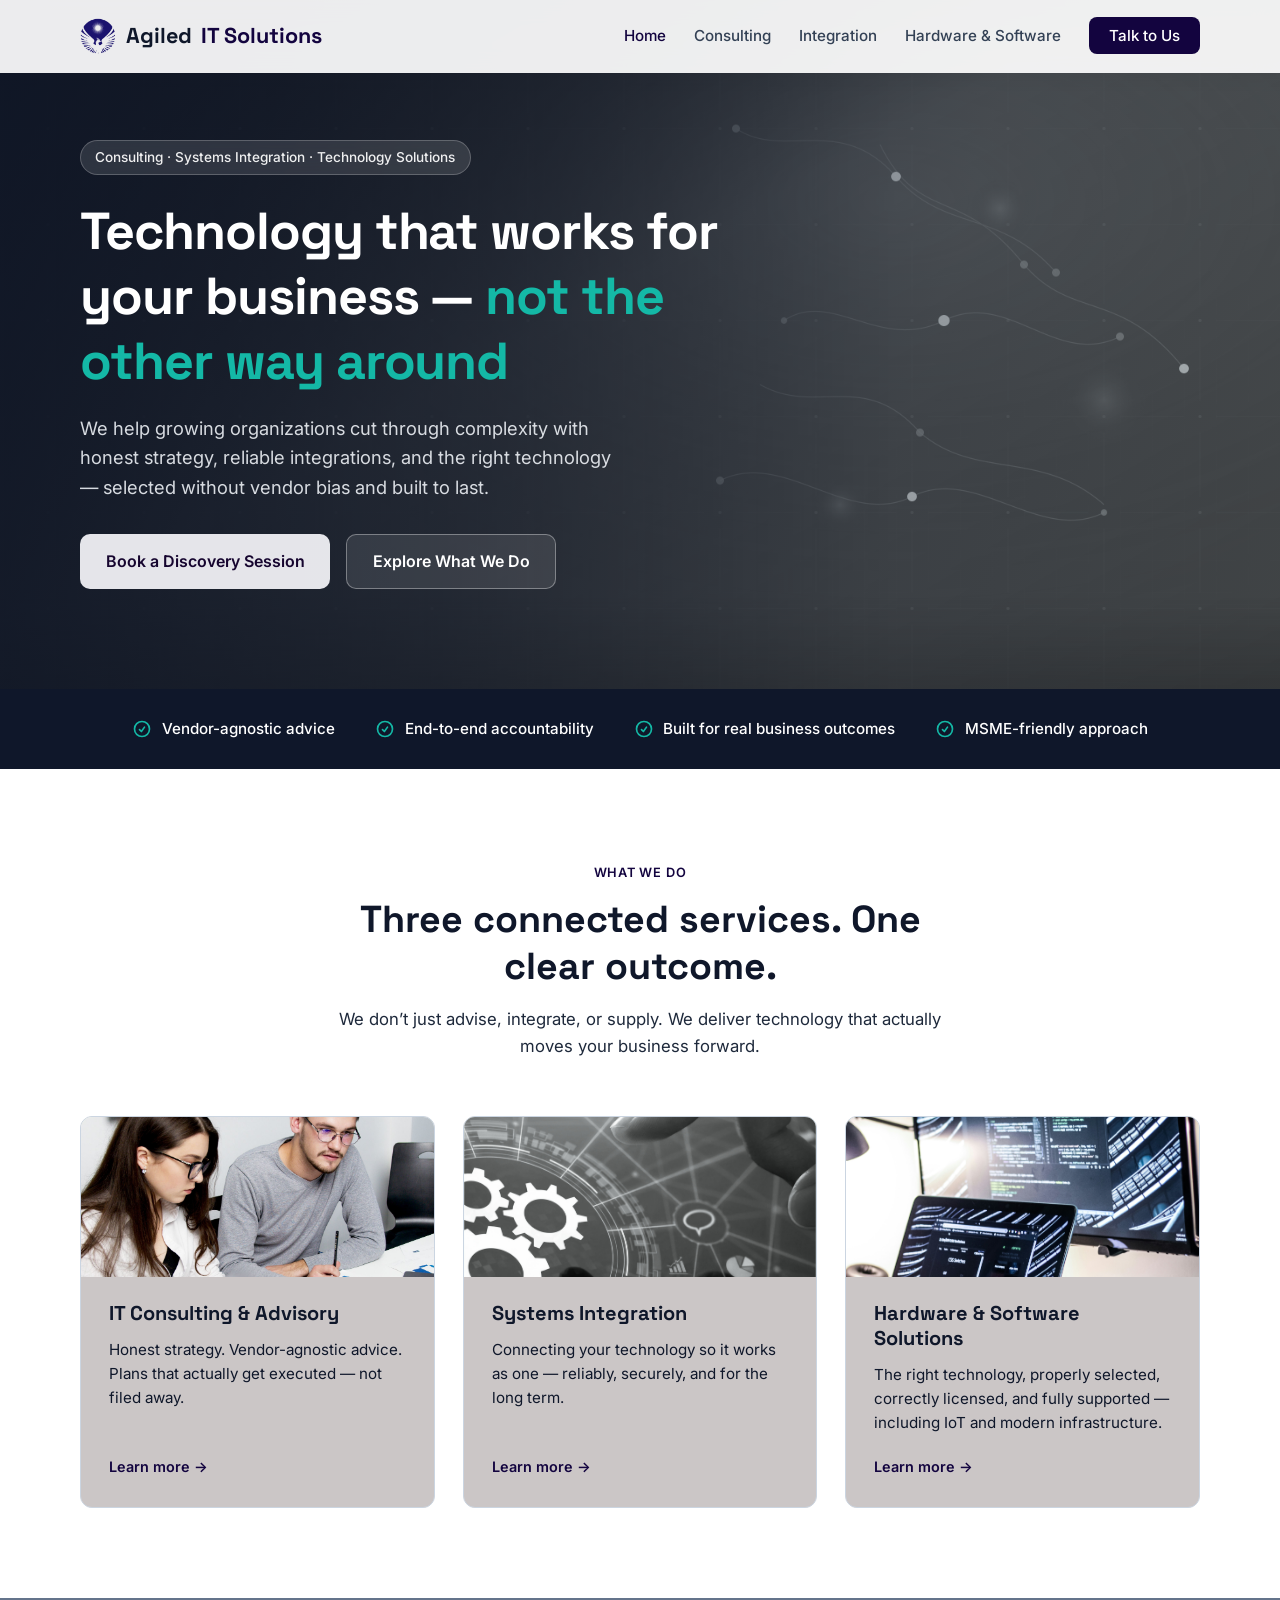
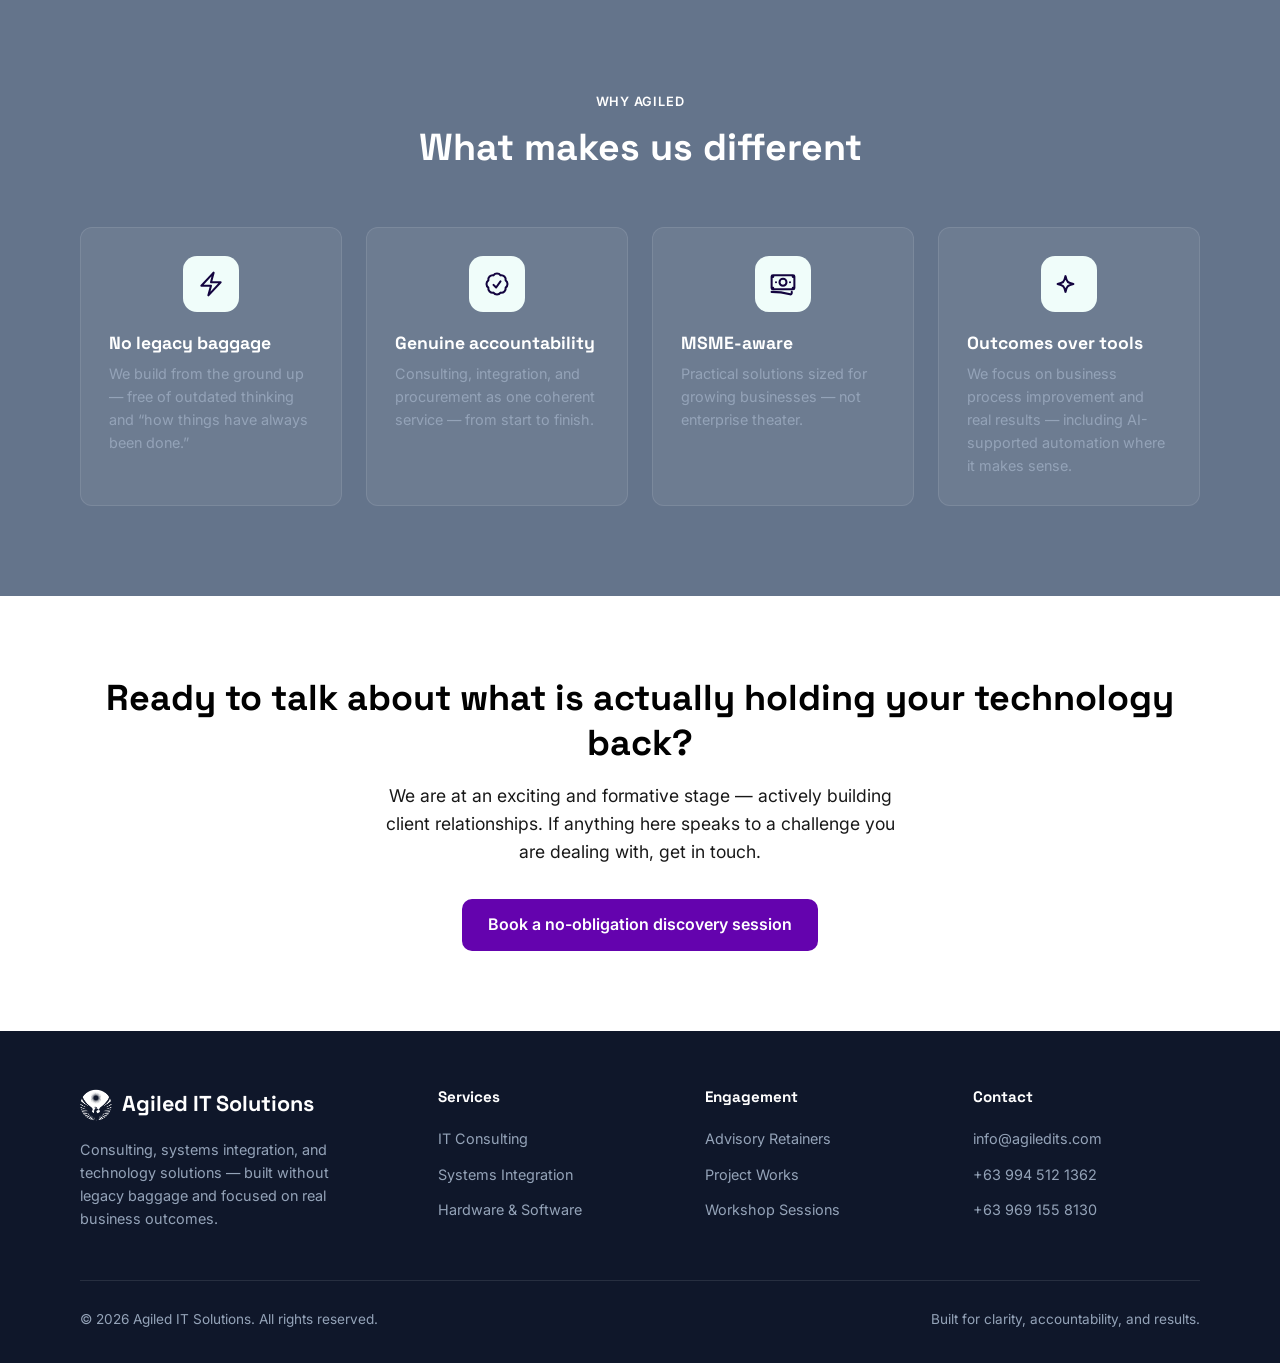
==== index.html @ 54997e80 "Add files via upload" ====
<!DOCTYPE html>
<html lang="en">
<head>
  <meta charset="UTF-8" />
  <meta name="viewport" content="width=device-width, initial-scale=1.0" />
  <title>Agiled IT Solutions | Consulting · Systems Integration · Technology Solutions</title>
  <meta name="description" content="Agiled IT Solutions – Vendor-agnostic IT consulting, systems integration, and technology solutions for growing businesses. Honest strategy. Real results." />
  <link rel="preconnect" href="https://fonts.googleapis.com" />
  <link rel="preconnect" href="https://fonts.gstatic.com" crossorigin />
  <link href="https://fonts.googleapis.com/css2?family=Inter:wght@400;500;600;700&family=Space+Grotesk:wght@500;600;700&display=swap" rel="stylesheet" />
  <link rel="stylesheet" href="css/styles.css" />
</head>
<body>

  <!-- Header -->
  <header id="header">
    <div class="container nav">
      <a href="index.html" class="logo"><img src="assets/logo.svg" alt="Agiled IT" width="36" height="36" />Agiled <span>IT Solutions</span></a>
      <ul class="nav-links" id="navLinks">
        <li><a href="index.html" class="active">Home</a></li>
        <li><a href="consulting.html">Consulting</a></li>
        <li><a href="integration.html">Integration</a></li>
        <li><a href="hardware.html">Hardware & Software</a></li>
        <li><a href="contact.html" class="nav-cta">Talk to Us</a></li>
      </ul>
      <button class="menu-toggle" id="menuToggle" aria-label="Toggle menu">
        <span></span><span></span><span></span>
      </button>
    </div>
  </header>

  <!-- Hero -->
  <section class="hero">
    <div class="container">
      <div class="hero-content">
        <div class="hero-badge">Consulting · Systems Integration · Technology Solutions</div>
        <h1>Technology that works for your business — <span>not the other way around</span></h1>
        <p>We help growing organizations cut through complexity with honest strategy, reliable integrations, and the right technology — selected without vendor bias and built to last.</p>
        <div class="hero-actions">
          <a href="contact.html" class="btn btn-primary">Book a Discovery Session</a>
          <a href="#services" class="btn btn-secondary">Explore What We Do</a>
        </div>
      </div>
    </div>
  </section>

  <!-- Trust Strip -->
  <div class="trust-strip">
    <div class="container">
      <div class="trust-item">
        <svg xmlns="http://www.w3.org/2000/svg" fill="none" viewBox="0 0 24 24" stroke="currentColor" stroke-width="2"><path stroke-linecap="round" stroke-linejoin="round" d="M9 12.75L11.25 15 15 9.75M21 12a9 9 0 11-18 0 9 9 0 0118 0z"/></svg>
        Vendor-agnostic advice
      </div>
      <div class="trust-item">
        <svg xmlns="http://www.w3.org/2000/svg" fill="none" viewBox="0 0 24 24" stroke="currentColor" stroke-width="2"><path stroke-linecap="round" stroke-linejoin="round" d="M9 12.75L11.25 15 15 9.75M21 12a9 9 0 11-18 0 9 9 0 0118 0z"/></svg>
        End-to-end accountability
      </div>
      <div class="trust-item">
        <svg xmlns="http://www.w3.org/2000/svg" fill="none" viewBox="0 0 24 24" stroke="currentColor" stroke-width="2"><path stroke-linecap="round" stroke-linejoin="round" d="M9 12.75L11.25 15 15 9.75M21 12a9 9 0 11-18 0 9 9 0 0118 0z"/></svg>
        Built for real business outcomes
      </div>
      <div class="trust-item">
        <svg xmlns="http://www.w3.org/2000/svg" fill="none" viewBox="0 0 24 24" stroke="currentColor" stroke-width="2"><path stroke-linecap="round" stroke-linejoin="round" d="M9 12.75L11.25 15 15 9.75M21 12a9 9 0 11-18 0 9 9 0 0118 0z"/></svg>
        MSME-friendly approach
      </div>
    </div>
  </div>

  <!-- Services Overview -->
  <section id="services">
    <div class="container">
      <div class="section-header reveal">
        <span class="section-label">What We Do</span>
        <h2>Three connected services. One clear outcome.</h2>
        <p>We don’t just advise, integrate, or supply. We deliver technology that actually moves your business forward.</p>
      </div>
      <div class="services-grid">
        <article class="service-card reveal">
          <img class="service-card-image" src="assets/service-consulting.svg" alt="IT Consulting & Advisory" width="400" height="240" />
          <div class="service-card-body">
            <h3>IT Consulting & Advisory</h3>
            <p>Honest strategy. Vendor-agnostic advice. Plans that actually get executed — not filed away.</p>
            <a href="consulting.html">Learn more →</a>
          </div>
        </article>
        <article class="service-card reveal">
          <img class="service-card-image" src="assets/service-integration.svg" alt="Systems Integration" width="400" height="240" />
          <div class="service-card-body">
            <h3>Systems Integration</h3>
            <p>Connecting your technology so it works as one — reliably, securely, and for the long term.</p>
            <a href="integration.html">Learn more →</a>
          </div>
        </article>
        <article class="service-card reveal">
          <img class="service-card-image" src="assets/service-hardware.svg" alt="Hardware & Software Solutions" width="400" height="240" />
          <div class="service-card-body">
            <h3>Hardware & Software Solutions</h3>
            <p>The right technology, properly selected, correctly licensed, and fully supported — including IoT and modern infrastructure.</p>
            <a href="hardware.html">Learn more →</a>
          </div>
        </article>
      </div>
    </div>
  </section>

   <!-- Differentiators -->
  <section class="engagement">
    <div class="container">
      <div class="section-header reveal">
        <span class="section-label" style="color: white;">Why Agiled</span>
        <h2>What makes us different</h2>
      </div>
      <div class="diff-grid">
        <div class="engagement-card reveal">
          <div class="diff-icon">
            <svg xmlns="http://www.w3.org/2000/svg" width="28" height="28" fill="none" viewBox="0 0 24 24" stroke="currentColor" stroke-width="1.75"><path stroke-linecap="round" stroke-linejoin="round" d="M3.75 13.5l10.5-11.25L12 10.5h8.25L9.75 21.75 12 13.5H3.75z"/></svg>
          </div>
          <h4>No legacy baggage</h4>
          <p>We build from the ground up — free of outdated thinking and “how things have always been done.”</p>
        </div>
        <div class="engagement-card reveal">
          <div class="diff-icon">
            <svg xmlns="http://www.w3.org/2000/svg" width="28" height="28" fill="none" viewBox="0 0 24 24" stroke="currentColor" stroke-width="1.75"><path stroke-linecap="round" stroke-linejoin="round" d="M9 12.75L11.25 15 15 9.75M21 12c0 1.268-.63 2.39-1.593 3.068a3.745 3.745 0 01-1.043 3.296 3.745 3.745 0 01-3.296 1.043A3.745 3.745 0 0112 21c-1.268 0-2.39-.63-3.068-1.593a3.746 3.746 0 01-3.296-1.043 3.745 3.745 0 01-1.043-3.296A3.745 3.745 0 013 12c0-1.268.63-2.39 1.593-3.068a3.745 3.745 0 011.043-3.296 3.746 3.746 0 013.296-1.043A3.746 3.746 0 0112 3c1.268 0 2.39.63 3.068 1.593a3.746 3.746 0 013.296 1.043 3.746 3.746 0 011.043 3.296A3.745 3.745 0 0121 12z"/></svg>
          </div>
          <h4>Genuine accountability</h4>
          <p>Consulting, integration, and procurement as one coherent service — from start to finish.</p>
        </div>
        <div class="engagement-card reveal">
          <div class="diff-icon">
            <svg xmlns="http://www.w3.org/2000/svg" width="28" height="28" fill="none" viewBox="0 0 24 24" stroke="currentColor" stroke-width="1.75"><path stroke-linecap="round" stroke-linejoin="round" d="M2.25 18.75a60.07 60.07 0 0115.797 2.101c.727.198 1.453-.342 1.453-1.096V18.75M3.75 4.5v.75A.75.75 0 013 6h-.75m0 0v-.375c0-.621.504-1.125 1.125-1.125H20.25M2.25 6v9m18-10.5v.75c0 .414.336.75.75.75h.75m-1.5-1.5h.375c.621 0 1.125.504 1.125 1.125v9.75c0 .621-.504 1.125-1.125 1.125h-.375m1.5-1.5H21a.75.75 0 00-.75.75v.75m0 0H3.75m0 0h-.375a1.125 1.125 0 01-1.125-1.125V15m1.5 1.5v-.75A.75.75 0 003 15h-.75M15 10.5a3 3 0 11-6 0 3 3 0 016 0zm3 0h.008v.008H18V10.5zm-12 0h.008v.008H6V10.5z"/></svg>
          </div>
          <h4>MSME-aware</h4>
          <p>Practical solutions sized for growing businesses — not enterprise theater.</p>
        </div>
        <div class="engagement-card reveal">
          <div class="diff-icon">
            <svg xmlns="http://www.w3.org/2000/svg" width="28" height="28" fill="none" viewBox="0 0 24 24" stroke="currentColor" stroke-width="1.75"><path stroke-linecap="round" stroke-linejoin="round" d="M9.813 15.904L9 18.75l-.813-2.846a4.5 4.5 0 00-3.09-3.09L2.25 12l2.846-.813a4.5 4.5 0 003.09-3.09L9 5.25l.813 2.846a4.5 4.5 0 003.09 3.09L15.75 12l-2.846.813a4.5 4.5 0 00-3.09 3.09z"/></svg>
          </div>
          <h4>Outcomes over tools</h4>
          <p>We focus on business process improvement and real results — including AI-supported automation where it makes sense.</p>
        </div>
      </div>
    </div>
  </section>

  <!-- CTA -->
  <section class="cta">
    <div class="container reveal">
      <h2>Ready to talk about what is actually holding your technology back?</h2>
      <p>We are at an exciting and formative stage — actively building client relationships. If anything here speaks to a challenge you are dealing with, get in touch.</p>
      <a href="contact.html" class="btn btn-primary">Book a no-obligation discovery session</a>
    </div>
  </section>

  <!-- Footer -->
  <footer>
    <div class="container">
      <div class="footer-grid">
        <div class="footer-brand">
          <a href="index.html" class="logo"><img src="assets/logo.svg" alt="Agiled IT" width="36" height="36" />Agiled IT Solutions</a>
          <p>Consulting, systems integration, and technology solutions — built without legacy baggage and focused on real business outcomes.</p>
        </div>
        <div class="footer-col">
          <h4>Services</h4>
          <ul>
            <li><a href="consulting.html">IT Consulting</a></li>
            <li><a href="integration.html">Systems Integration</a></li>
            <li><a href="hardware.html">Hardware & Software</a></li>
          </ul>
        </div>
        <div class="footer-col">
          <h4>Engagement</h4>
          <ul>
            <li><a href="contact.html">Advisory Retainers</a></li>
            <li><a href="contact.html">Project Works</a></li>
            <li><a href="contact.html">Workshop Sessions</a></li>
          </ul>
        </div>
        <div class="footer-col">
          <h4>Contact</h4>
          <ul>
            <li><a href="mailto:info@agiledits.com">info@agiledits.com</a></li>
            <li><a href="tel:+639945121362">+63 994 512 1362</a></li>
            <li><a href="tel:+639945121362">+63 969 155 8130</a></li>
          </ul>
        </div>
      </div>
      <div class="footer-bottom">
        <span>© 2026 Agiled IT Solutions. All rights reserved.</span>
        <span>Built for clarity, accountability, and results.</span>
      </div>
    </div>
  </footer>

  <script src="js/main.js"></script>
</body>
</html>
---- css/styles.css ----
/* ============================================================
   CLEAR FORGE Palette — Agiled IT Solutions
   Primary:    Forge Teal      #0F766E
   Accent:     Signal Amber    #F59E0B
   Neutral 1:  Core Slate      #0F172A
   Neutral 2:  Clear Surface   #F1F5F9
   ============================================================ */
:root {
  /* Core brand */
  --primary: #13043f;          /* Forge Teal — brand, primary actions, icons */
  --primary-dark: #0D5C56;     /* Hover / pressed state for teal */
  --primary-light: #14B8A6;    /* Soft teal accents, trust-strip icons */
  --primary-tint: #F0FDFA;     /* Very light teal for icon backgrounds */

  /* Accent */
  --accent: #959188;           /* Signal Amber — high-priority CTAs, attention */
  --accent-dark: #D97706;      /* Amber hover */

  /* Neutrals */
  --dark: #0F172A;             /* Core Slate — headings, body, structure */
  --gray-900: #1E293B;
  --gray-700: #334155;
  --gray-500: #64748B;
  --gray-300: #CBD5E1;
  --gray-100: #F1F5F9;         /* Clear Surface — backgrounds, cards */
  --white: #FFFFFF;

  /* UI */
  --radius: 12px;
  --shadow: 0 4px 6px -1px rgb(0 0 0 / 0.08), 0 2px 4px -2px rgb(0 0 0 / 0.06);
  --shadow-lg: 0 10px 15px -3px rgb(0 0 0 / 0.08), 0 4px 6px -4px rgb(0 0 0 / 0.05);
}

* {
  margin: 0;
  padding: 0;
  box-sizing: border-box;
}

html {
  scroll-behavior: smooth;
}

body {
  font-family: 'Inter', system-ui, sans-serif;
  color: var(--gray-900);
  line-height: 1.6;
  background: var(--white);
}

h1, h2, h3, h4 {
  font-family: 'Space Grotesk', sans-serif;
  line-height: 1.25;
  color: var(--dark);
}

a {
  text-decoration: none;
  color: inherit;
}

img {
  max-width: 100%;
  display: block;
}

.container {
  width: min(1120px, 92%);
  margin-inline: auto;
}

/* ========== HEADER ========== */
header {
  position: fixed;
  top: 0;
  left: 0;
  right: 0;
  z-index: 1000;
  background: rgba(255, 255, 255, 0.92);
  backdrop-filter: blur(12px);
  border-bottom: 1px solid transparent;
  transition: border-color 0.3s, box-shadow 0.3s;
}

header.scrolled {
  border-bottom-color: var(--gray-300);
  box-shadow: var(--shadow);
}

.nav {
  display: flex;
  align-items: center;
  justify-content: space-between;
  height: 72px;
}

.logo {
  font-family: 'Space Grotesk', sans-serif;
  font-weight: 700;
  font-size: 1.35rem;
  color: var(--dark);
  display: flex;
  align-items: center;
  gap: 0.6rem;
}

.logo img {
  width: 36px;
  height: 36px;
  display: block;
  flex-shrink: 0;
  border-radius: 8px;
}

.logo span {
  color: var(--primary);
}

/* Footer logo text color */
footer .logo {
  color: #ffffff;
}

/* Force dark/colored logo PNG or SVG to pure white */
footer .logo img {
  width: 32px;
  height: 32px;
  filter: brightness(0) invert(1); /* Converts any colored image to white */
  object-fit: contain;
}

.nav-links {
  display: flex;
  gap: 1.75rem;
  list-style: none;
  align-items: center;
}

.nav-links a {
  font-size: 0.95rem;
  font-weight: 500;
  color: var(--gray-700);
  transition: color 0.2s;
}

.nav-links a:hover,
.nav-links a.active {
  color: var(--primary);
}

.nav-cta {
  background: var(--primary);
  color: white !important;
  padding: 0.55rem 1.25rem;
  border-radius: 8px;
  font-weight: 600;
  font-size: 0.9rem;
  transition: background 0.2s;
}

.nav-cta:hover {
  background: var(--primary-dark);
}

.menu-toggle {
  display: none;
  background: none;
  border: none;
  cursor: pointer;
  padding: 0.5rem;
}

.menu-toggle span {
  display: block;
  width: 24px;
  height: 2px;
  background: var(--dark);
  margin: 5px 0;
  transition: 0.3s;
}

/* ========== HERO ========== */
.hero {
  padding: 140px 0 100px;
  background-color: var(--dark);
  background-image: url('../assets/hero-bg.svg');
  background-size: cover;
  background-position: center right;
  background-repeat: no-repeat;
  position: relative;
  overflow: hidden;
}

/* Readability overlay — keeps text legible over the tech background */
.hero::before {
  content: '';
  position: absolute;
  inset: 0;
  background: linear-gradient(
    105deg,
    rgba(15, 23, 42, 0.82) 0%,
    rgba(15, 23, 42, 0.55) 42%,
    rgba(15, 23, 42, 0.25) 70%,
    rgba(15, 23, 42, 0.1) 100%
  );
  z-index: 0;
}

.hero-content {
  max-width: 680px;
  position: relative;
  z-index: 1;
}

.hero-badge {
  display: inline-flex;
  align-items: center;
  gap: 0.4rem;
  background: rgba(255, 255, 255, 0.12);
  border: 1px solid rgba(255, 255, 255, 0.22);
  backdrop-filter: blur(8px);
  padding: 0.35rem 0.9rem;
  border-radius: 999px;
  font-size: 0.85rem;
  font-weight: 500;
  color: rgba(255, 255, 255, 0.92);
  margin-bottom: 1.5rem;
}

.hero-badge::before {
  width: 8px;
  height: 8px;
  background: var(--primary-light);
  border-radius: 50%;
  box-shadow: 0 0 8px var(--primary-light);
}

.hero h1 {
  font-size: clamp(2.2rem, 5vw, 3.25rem);
  margin-bottom: 1.25rem;
  letter-spacing: -0.02em;
  color: #FFFFFF;
}

.hero h1 span {
  color: var(--primary-light);
}

.hero p {
  font-size: 1.15rem;
  color: rgba(241, 245, 249, 0.88);
  margin-bottom: 2rem;
  max-width: 540px;
}

.hero-actions {
  display: flex;
  flex-wrap: wrap;
  gap: 1rem;
}

/* Secondary button adapted for dark hero */
.hero .btn-secondary {
  background: rgba(255, 255, 255, 0.1);
  color: #FFFFFF;
  border: 1.5px solid rgba(255, 255, 255, 0.35);
}

.hero .btn-secondary:hover {
  background: rgba(255, 255, 255, 0.18);
  border-color: rgba(255, 255, 255, 0.55);
  color: #FFFFFF;
}

.btn {
  display: inline-flex;
  align-items: center;
  gap: 0.5rem;
  padding: 0.85rem 1.6rem;
  border-radius: 10px;
  font-weight: 600;
  font-size: 1rem;
  transition: all 0.2s;
  cursor: pointer;
  border: none;
}

.btn-primary {
  background: rgba(245, 245, 249, 0.929);
  color: rgb(22, 5, 47);
}

.btn-primary:hover {
  background: rgba(237, 237, 242, 0.952);
  transform: translateY(-1px);
}

.btn-secondary {
  background: rgb(110, 6, 246);
  color: rgba(122, 122, 236, 0.802);
  border: 1.5px solid var(--gray-900);
}

.btn-secondary:hover {
  border-color: rgb(106, 106, 223);
  color: rgb(22, 5, 47);
}

/* ========== PAGE HERO (inner pages) ========== */
.page-hero {
  padding: 130px 0 70px;
  background-color: var(--dark);
  background-image: url('../assets/hero-bg.svg');
  background-size: cover;
  background-position: center right;
  background-repeat: no-repeat;
  position: relative;
  overflow: hidden;
  border-bottom: none;
}

/* Stronger overlay for shorter page heroes — keeps title + subtitle readable */
.page-hero::before {
  content: '';
  position: absolute;
  inset: 0;
  background: linear-gradient(
    105deg,
    rgba(15, 23, 42, 0.88) 0%,
    rgba(15, 23, 42, 0.65) 45%,
    rgba(15, 23, 42, 0.35) 75%,
    rgba(15, 23, 42, 0.15) 100%
  );
  z-index: 0;
}

.page-hero .container {
  position: relative;
  z-index: 1;
}

.page-hero h1 {
  font-size: clamp(1.9rem, 4vw, 2.6rem);
  margin-bottom: 0.85rem;
  color: #FFFFFF;
}

.page-hero p {
  font-size: 1.1rem;
  color: rgba(241, 245, 249, 0.88);
  max-width: 580px;
}

.breadcrumb {
  display: flex;
  gap: 0.5rem;
  font-size: 0.85rem;
  color: rgba(241, 245, 249, 0.65);
  margin-bottom: 1.25rem;
}

.breadcrumb a {
  color: rgba(241, 245, 249, 0.75);
  transition: color 0.2s;
}

.breadcrumb a:hover {
  color: var(--primary-light);
}

.breadcrumb span {
  color: rgba(241, 245, 249, 0.35);
}

/* ========== TRUST STRIP ========== */
.trust-strip {
  padding: 1.75rem 0;
  background: var(--dark);
  color: white;
}

.trust-strip .container {
  display: flex;
  flex-wrap: wrap;
  justify-content: center;
  gap: 2.5rem;
  text-align: center;
  font-size: 0.95rem;
  font-weight: 500;
}

.trust-item {
  display: flex;
  align-items: center;
  gap: 0.6rem;
}

.trust-item svg {
  width: 20px;
  height: 20px;
  color: var(--primary-light);
  flex-shrink: 0;
}

/* ========== SECTION COMMON ========== */
section {
  padding: 90px 0;
}

.section-header {
  text-align: center;
  max-width: 640px;
  margin: 0 auto 3.5rem;
}

.section-label {
  display: inline-block;
  font-size: 0.8rem;
  font-weight: 600;
  text-transform: uppercase;
  letter-spacing: 0.06em;
  color: var(--primary);
  margin-bottom: 0.75rem;
}

.section-header h2 {
  font-size: clamp(1.75rem, 3.5vw, 2.35rem);
  margin-bottom: 1rem;
}

.section-header p {
  color: var(--gray-900);
  font-size: 1.05rem;
}

/* ========== SERVICES OVERVIEW ========== */
.services-grid {
  display: grid;
  grid-template-columns: repeat(auto-fit, minmax(300px, 1fr));
  gap: 1.75rem;
}

.service-card {
  background: rgb(203, 198, 198);
  border: 1px solid var(--gray-300);
  border-radius: var(--radius);
  padding: 0;
  transition: all 0.25s;
  position: relative;
  overflow: hidden;
  display: flex;
  flex-direction: column;
}

.service-card:hover {
  border-color: var(--primary-light);
  box-shadow: var(--shadow-lg);
  transform: translateY(-4px);
}

.service-card-image {
  width: 100%;
  height: 160px;
  object-fit: cover;
  display: block;
  background: var(--primary-tint);
}

.service-card-body {
  padding: 1.5rem 1.75rem 1.75rem;
  display: flex;
  flex-direction: column;
  flex: 1;
}

.service-icon {
  width: 48px;
  height: 48px;
  background: var(--primary-tint);
  border-radius: 10px;
  display: flex;
  align-items: center;
  justify-content: center;
  margin-bottom: 1.25rem;
  color: var(--primary);
}

.service-card h3 {
  font-size: 1.25rem;
  margin-bottom: 0.75rem;
}

.service-card p {
  color: var(--dark);
  font-size: 0.95rem;
  margin-bottom: 1.25rem;
  flex: 1;
}

.service-card a {
  font-weight: 600;
  font-size: 0.9rem;
  color: var(--primary);
  display: inline-flex;
  align-items: center;
  gap: 0.35rem;
}

.service-card a:hover {
  gap: 0.55rem;
}

/* ========== DETAILED SECTIONS ========== */
.detail-section {
  background: var(--gray-100);
}

.detail-block {
  display: grid;
  grid-template-columns: 1fr 1.2fr;
  gap: 3.5rem;
  align-items: start;
  margin-bottom: 4rem;
}

.detail-block:last-child {
  margin-bottom: 0;
}

.detail-block.reverse {
  grid-template-columns: 1.2fr 1fr;
}

.detail-block.reverse .detail-content {
  order: 2;
}

.detail-block.reverse .detail-list {
  order: 1;
}

.detail-content h3 {
  font-size: 1.6rem;
  margin-bottom: 1rem;
}

.detail-content .problem {
  background: white;
  border-left: 4px solid var(--accent);
  padding: 1rem 1.25rem;
  border-radius: 0 8px 8px 0;
  margin: 1.25rem 0;
  font-size: 0.95rem;
  color: var(--gray-700);
}

.detail-content .problem strong {
  color: var(--dark);
}

.detail-content p {
  color: var(--gray-500);
  margin-bottom: 1rem;
}

.detail-list {
  display: grid;
  gap: 1rem;
}

.detail-item {
  background: white;
  border-radius: 10px;
  padding: 1.25rem 1.4rem;
  border: 1px solid var(--gray-300);
  transition: border-color 0.2s;
}

.detail-item:hover {
  border-color: var(--primary-light);
}

.detail-item h4 {
  font-size: 1rem;
  margin-bottom: 0.35rem;
  display: flex;
  align-items: center;
  gap: 0.5rem;
}

.detail-item h4::before {
  content: '';
  width: 6px;
  height: 6px;
  background: var(--primary);
  border-radius: 50%;
  flex-shrink: 0;
}

.detail-item p {
  font-size: 0.9rem;
  color: var(--gray-500);
  margin: 0;
}

/* ========== ENGAGEMENT ========== */
.engagement {
  background: var(--gray-500);
  color: rgb(144, 135, 135);
}

.engagement .section-header h2 {
  color: white;
}

.engagement .section-header p {
  color: #94a3b8;
}

.engagement-grid {
  display: grid;
  grid-template-columns: repeat(auto-fit, minmax(240px, 1fr));
  gap: 1.5rem;
}

.engagement-card {
  background: rgba(255, 255, 255, 0.06);
  border: 1px solid rgba(255, 255, 255, 0.1);
  border-radius: var(--radius);
  padding: 1.75rem;
  transition: background 0.2s;
}

.engagement-card:hover {
  background: rgba(255, 255, 255, 0.1);
}

.engagement-card h4 {
  color: white;
  font-size: 1.1rem;
  margin-bottom: 0.5rem;
}

.engagement-card p {
  color: #94a3b8;
  font-size: 0.9rem;
}

/* ========== DIFFERENTIATORS ========== */
.diff-grid {
  display: grid;
  grid-template-columns: repeat(auto-fit, minmax(260px, 1fr));
  gap: 1.5rem;
}

.diff-card {
  text-align: center;
  padding: 2rem 1.5rem;
}

.diff-icon {
  width: 56px;
  height: 56px;
  margin: 0 auto 1.25rem;
  background: var(--primary-tint);
  border-radius: 14px;
  display: flex;
  align-items: center;
  justify-content: center;
  color: var(--primary);
}

.diff-card h4 {
  font-size: 1.1rem;
  margin-bottom: 0.5rem;
}

.diff-card p {
  color: var(--gray-500);
  font-size: 0.95rem;
}

/* ========== CTA ========== */
.cta {
  background: var(--primary) 0%, #bcbebe 100%);
  color: black;
  text-align: center;
  padding: 80px 0;
}

.cta h2 {
  color: rgb(1, 1, 1);
  font-size: clamp(1.75rem, 3.5vw, 2.25rem);
  margin-bottom: 1rem;
}

.cta p {
  opacity: 0.9;
  max-width: 520px;
  margin: 0 auto 2rem;
  font-size: 1.1rem;
}

.cta .btn-primary {
  background: rgb(100, 3, 174);
  color: white;
}

.cta .btn-primary:hover {
  background: var(--gray-100);
}

/* ========== CONTACT ========== */
.contact-grid {
  display: grid;
  grid-template-columns: 1fr 1.1fr;
  gap: 3rem;
  align-items: start;
}

.contact-info h3 {
  font-size: 1.5rem;
  margin-bottom: 1rem;
}

.contact-info p {
  color: var(--gray-500);
  margin-bottom: 2rem;
}

.contact-details {
  display: grid;
  gap: 1.25rem;
}

.contact-item {
  display: flex;
  gap: 1rem;
  align-items: flex-start;
}

.contact-item svg {
  width: 22px;
  height: 22px;
  color: var(--primary);
  flex-shrink: 0;
  margin-top: 2px;
}

.contact-item strong {
  display: block;
  font-size: 0.85rem;
  color: var(--gray-500);
  margin-bottom: 0.15rem;
}

.contact-item a,
.contact-item span {
  font-weight: 500;
  color: var(--dark);
}

.contact-item a:hover {
  color: var(--primary);
}

.contact-form {
  background: white;
  border: 1px solid var(--gray-300);
  border-radius: var(--radius);
  padding: 2rem;
  box-shadow: var(--shadow);
}

.form-group {
  margin-bottom: 1.25rem;
}

.form-group label {
  display: block;
  font-size: 0.9rem;
  font-weight: 500;
  margin-bottom: 0.4rem;
  color: var(--gray-700);
}

.form-group input,
.form-group select,
.form-group textarea {
  width: 100%;
  padding: 0.75rem 1rem;
  border: 1.5px solid var(--gray-300);
  border-radius: 8px;
  font-family: inherit;
  font-size: 0.95rem;
  transition: border-color 0.2s;
  background: white;
}

.form-group input:focus,
.form-group select:focus,
.form-group textarea:focus {
  outline: none;
  border-color: var(--primary);
}

.form-group textarea {
  min-height: 120px;
  resize: vertical;
}

.form-row {
  display: grid;
  grid-template-columns: 1fr 1fr;
  gap: 1rem;
}

.form-success {
  display: none;
  text-align: center;
  padding: 2rem 1rem;
}

.form-success.show {
  display: block;
}

.form-success svg {
  width: 48px;
  height: 48px;
  color: var(--primary);
  margin-bottom: 1rem;
}

/* ========== FOOTER ========== */
footer {
  background: var(--dark);
  color: #94a3b8;
  padding: 3.5rem 0 2rem;
}

.footer-grid {
  display: grid;
  grid-template-columns: 1.4fr 1fr 1fr 1fr;
  gap: 2.5rem;
  margin-bottom: 3rem;
}

.footer-brand .logo {
  color: white;
  margin-bottom: 1rem;
}

.footer-brand p {
  font-size: 0.9rem;
  max-width: 280px;
}

.footer-col h4 {
  color: white;
  font-size: 0.95rem;
  margin-bottom: 1.25rem;
}

.footer-col ul {
  list-style: none;
}

.footer-col li {
  margin-bottom: 0.6rem;
}

.footer-col a {
  font-size: 0.9rem;
  transition: color 0.2s;
}

.footer-col a:hover {
  color: var(--primary-light);
}

.footer-bottom {
  border-top: 1px solid rgba(255, 255, 255, 0.1);
  padding-top: 1.75rem;
  display: flex;
  flex-wrap: wrap;
  justify-content: space-between;
  gap: 1rem;
  font-size: 0.85rem;
}

/* ========== MOBILE ========== */
@media (max-width: 900px) {
  .nav-links {
    display: none;
    position: absolute;
    top: 72px;
    left: 0;
    right: 0;
    background: white;
    flex-direction: column;
    padding: 1.5rem;
    gap: 0;
    border-bottom: 1px solid var(--gray-300);
    box-shadow: var(--shadow-lg);
  }

  .nav-links.open {
    display: flex;
  }

  .nav-links li {
    border-bottom: 1px solid var(--gray-100);
  }

  .nav-links a {
    display: block;
    padding: 0.9rem 0;
  }

  .nav-cta {
    margin-top: 0.75rem;
    text-align: center;
  }

  .menu-toggle {
    display: block;
  }

  .detail-block,
  .detail-block.reverse {
    grid-template-columns: 1fr;
  }

  .detail-block.reverse .detail-content,
  .detail-block.reverse .detail-list {
    order: unset;
  }

  .contact-grid {
    grid-template-columns: 1fr;
  }

  .footer-grid {
    grid-template-columns: 1fr 1fr;
  }

  .form-row {
    grid-template-columns: 1fr;
  }
}

@media (max-width: 560px) {
  .footer-grid {
    grid-template-columns: 1fr;
  }

  .hero-actions {
    flex-direction: column;
  }

  .btn {
    width: 100%;
    justify-content: center;
  }
}

/* Smooth reveal animation */
.reveal {
  opacity: 0;
  transform: translateY(24px);
  transition: opacity 0.6s ease, transform 0.6s ease;
}

.reveal.visible {
  opacity: 1;
  transform: translateY(0);
}
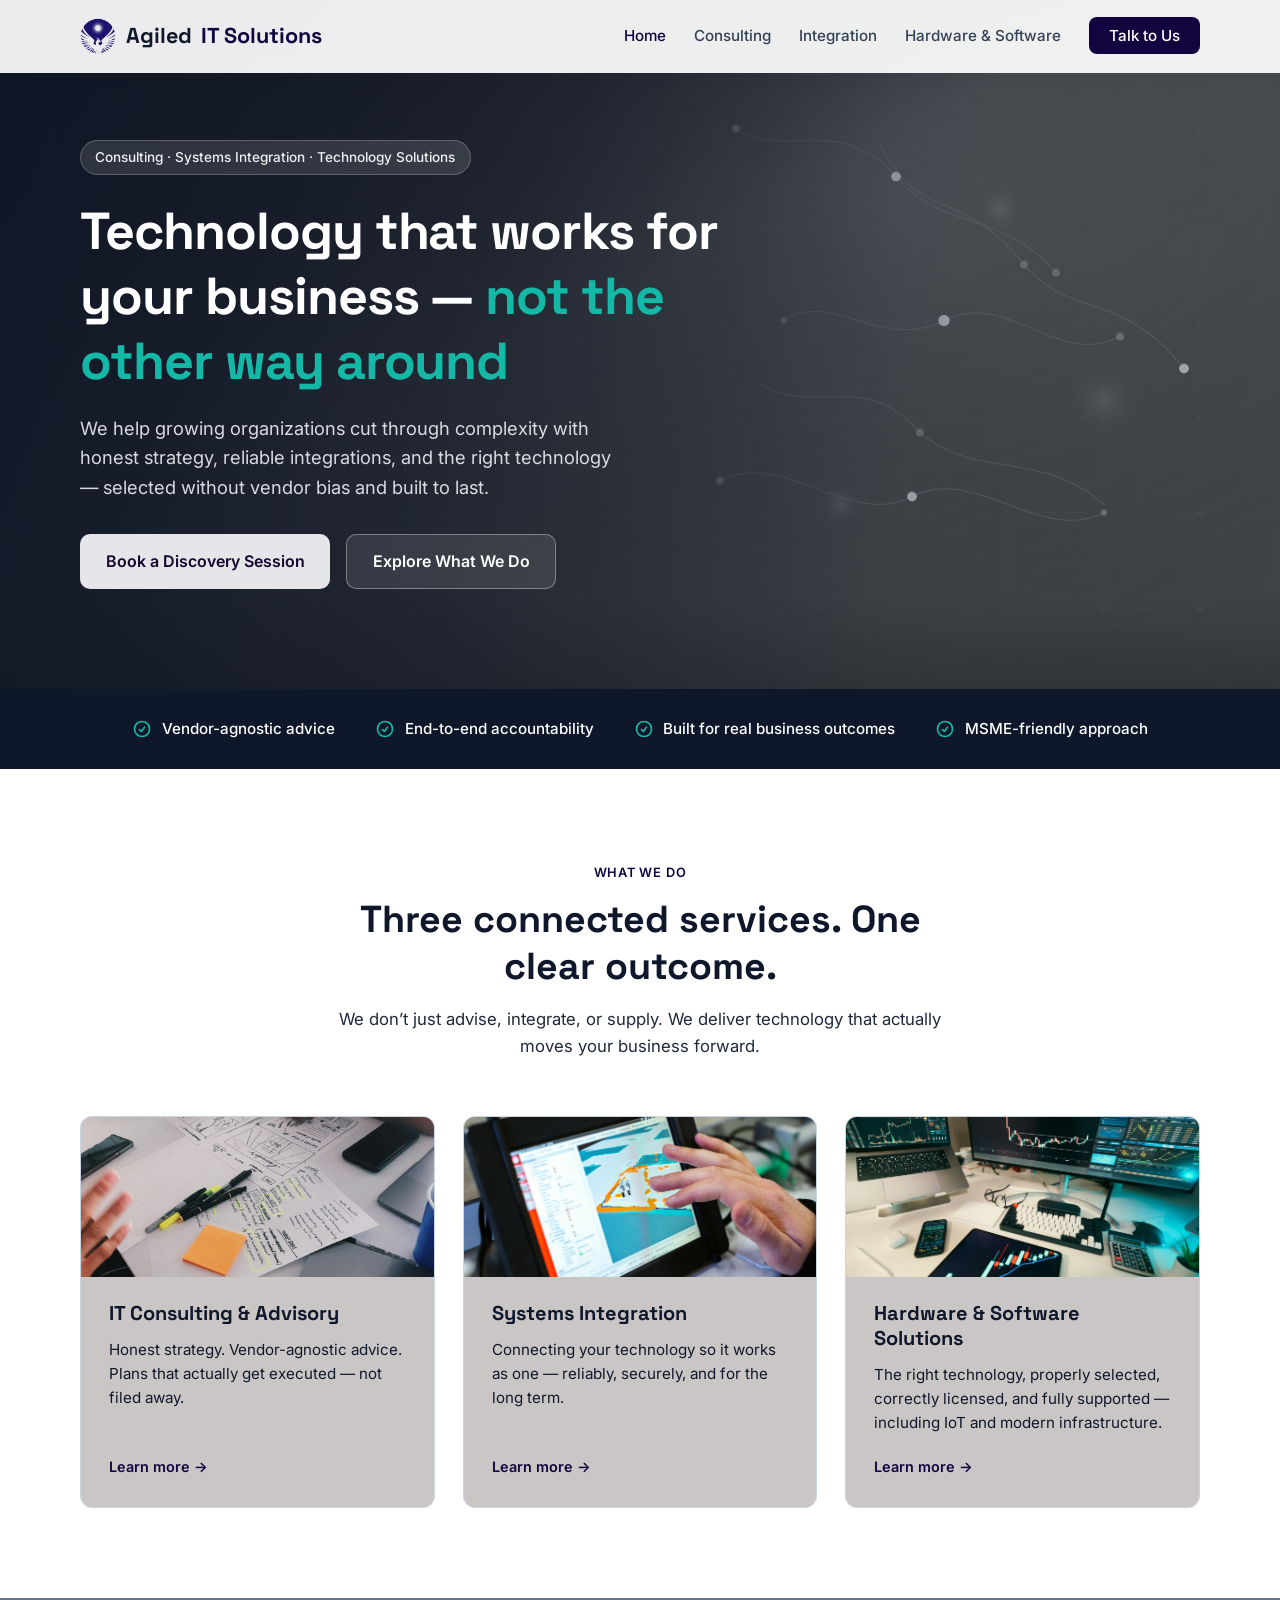
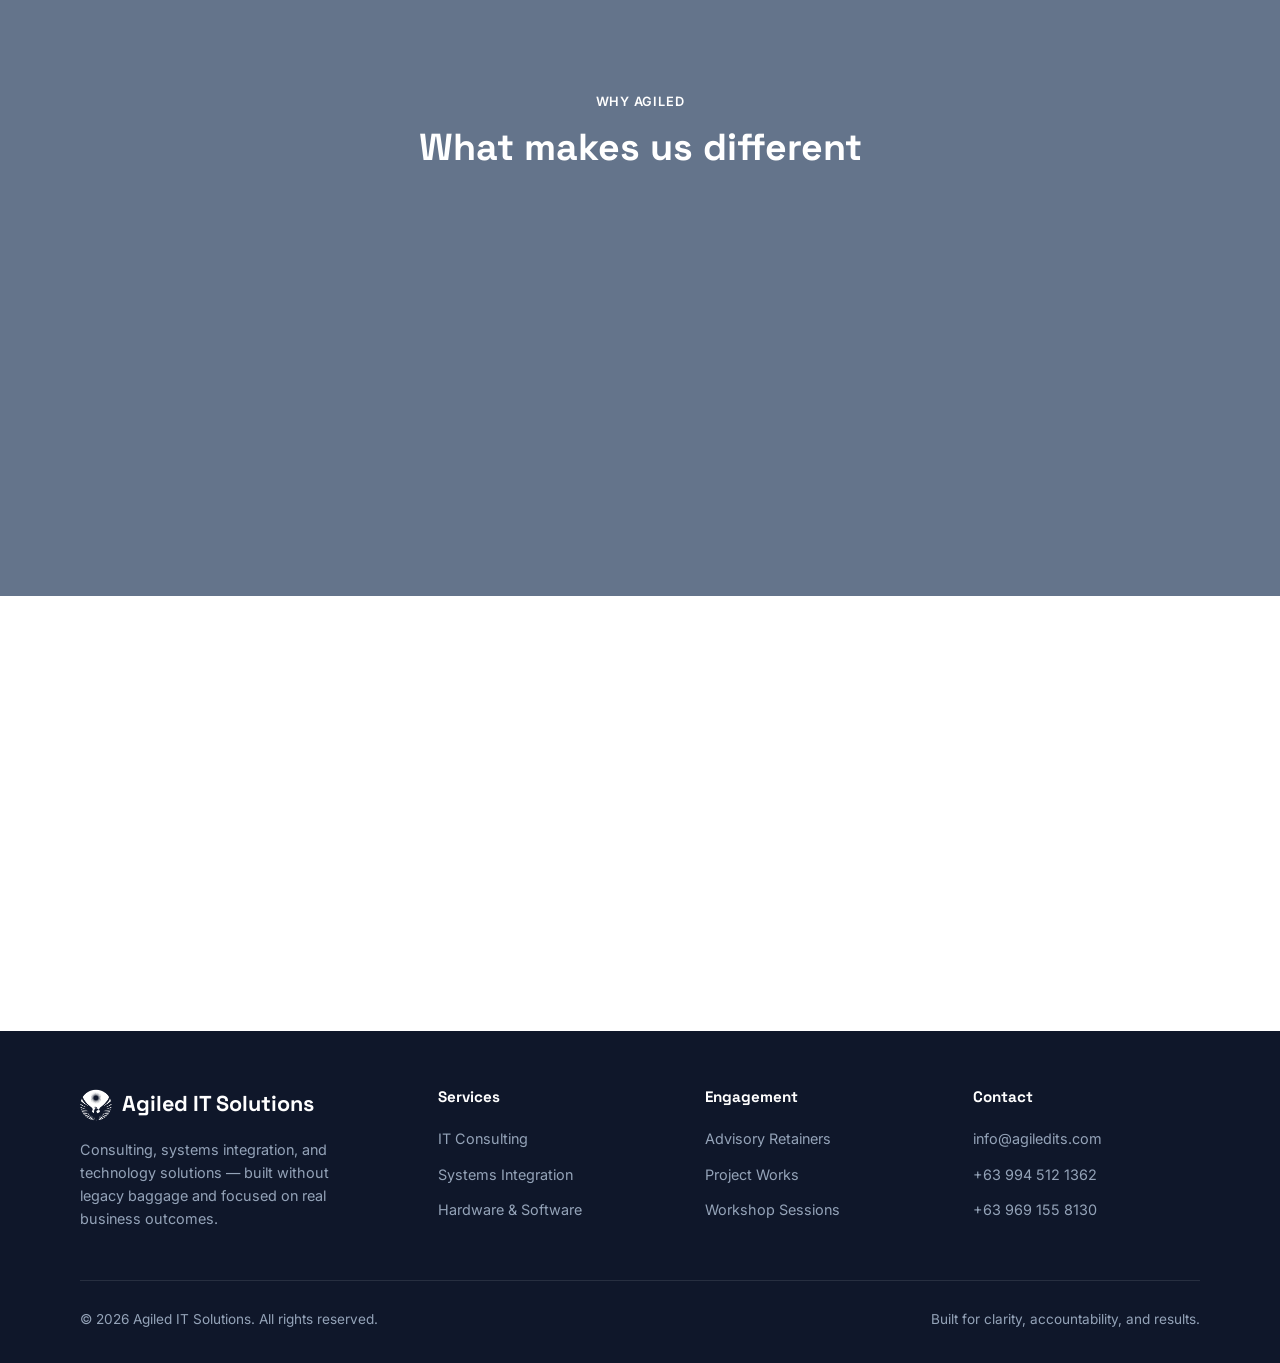
==== commit 278abb7d: "Update index.html" ====
--- a/index.html
+++ b/index.html
@@ -76,7 +76,7 @@
       </div>
       <div class="services-grid">
         <article class="service-card reveal">
-          <img class="service-card-image" src="assets/service-consulting.svg" alt="IT Consulting & Advisory" width="400" height="240" />
+          <img class="service-card-image" src="assets/consulting_services.jpg" alt="IT Consulting & Advisory" width="400" height="240" />
           <div class="service-card-body">
             <h3>IT Consulting & Advisory</h3>
             <p>Honest strategy. Vendor-agnostic advice. Plans that actually get executed — not filed away.</p>
@@ -84,7 +84,7 @@
           </div>
         </article>
         <article class="service-card reveal">
-          <img class="service-card-image" src="assets/service-integration.svg" alt="Systems Integration" width="400" height="240" />
+          <img class="service-card-image" src="assets/software_integration.jpg" alt="Systems Integration" width="400" height="240" />
           <div class="service-card-body">
             <h3>Systems Integration</h3>
             <p>Connecting your technology so it works as one — reliably, securely, and for the long term.</p>
@@ -92,7 +92,7 @@
           </div>
         </article>
         <article class="service-card reveal">
-          <img class="service-card-image" src="assets/service-hardware.svg" alt="Hardware & Software Solutions" width="400" height="240" />
+          <img class="service-card-image" src="assets/hardware_software_sales.jpg" alt="Hardware & Software Solutions" width="400" height="240" />
           <div class="service-card-body">
             <h3>Hardware & Software Solutions</h3>
             <p>The right technology, properly selected, correctly licensed, and fully supported — including IoT and modern infrastructure.</p>
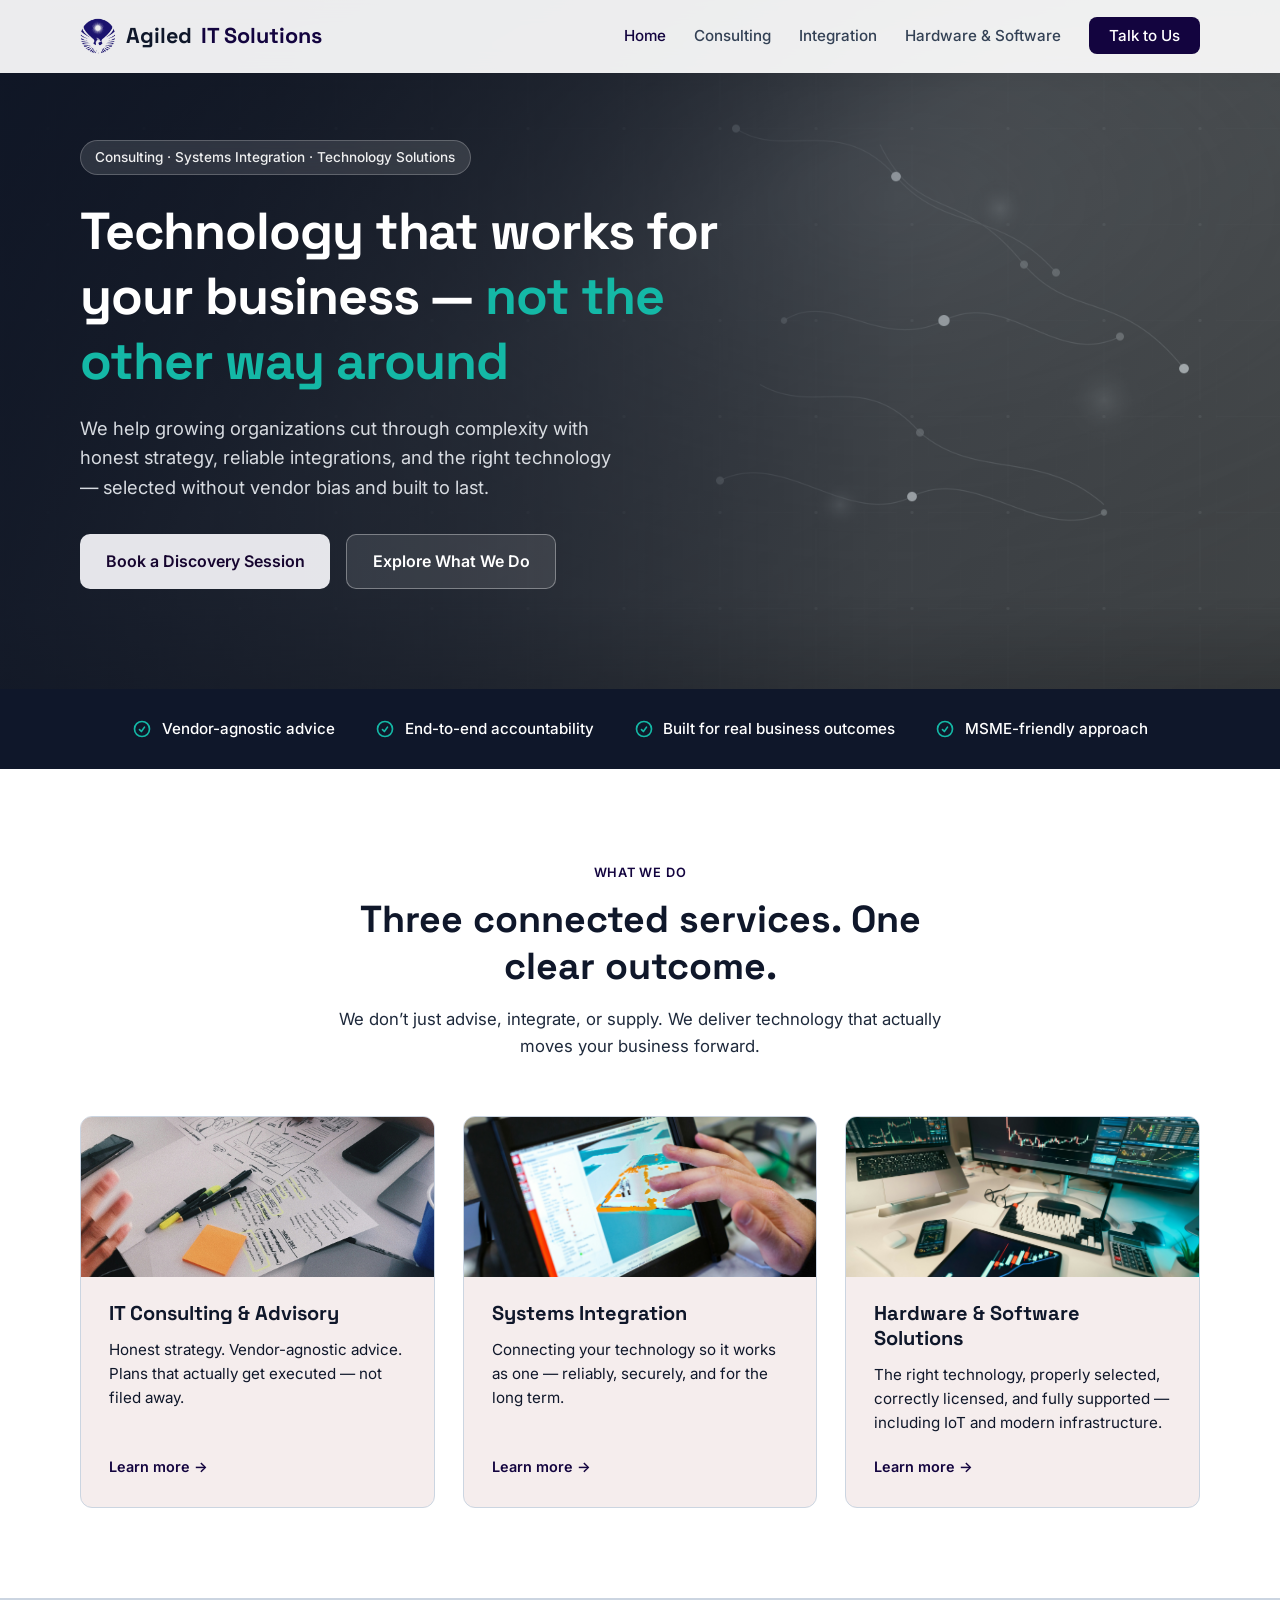
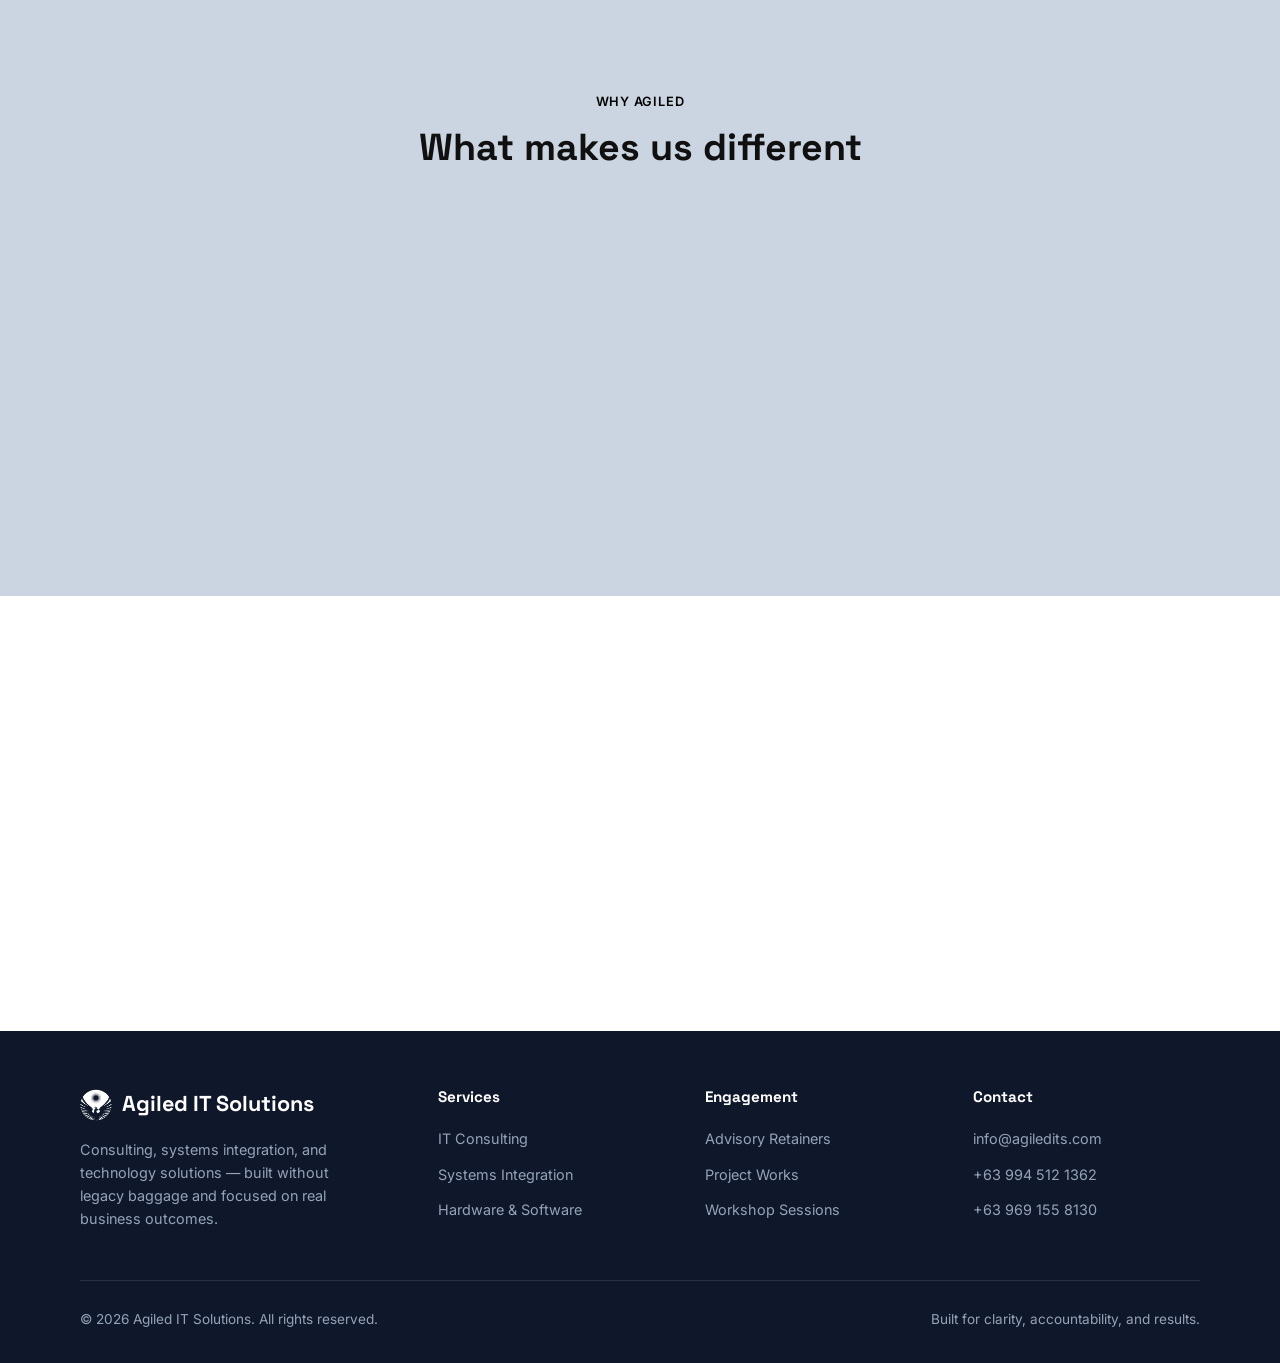
==== commit f9cff0ea: "Update index.html" ====
--- a/index.html
+++ b/index.html
@@ -107,7 +107,7 @@
   <section class="engagement">
     <div class="container">
       <div class="section-header reveal">
-        <span class="section-label" style="color: white;">Why Agiled</span>
+        <span class="section-label" style="color: black;">Why Agiled</span>
         <h2>What makes us different</h2>
       </div>
       <div class="diff-grid">
--- a/css/styles.css
+++ b/css/styles.css
@@ -441,7 +441,7 @@
 }
 
 .service-card {
-  background: rgb(203, 198, 198);
+  background: rgb(245, 237, 237);
   border: 1px solid var(--gray-300);
   border-radius: var(--radius);
   padding: 0;
@@ -605,16 +605,16 @@
 
 /* ========== ENGAGEMENT ========== */
 .engagement {
-  background: var(--gray-500);
+  background: var(--gray-300);
   color: rgb(144, 135, 135);
 }
 
 .engagement .section-header h2 {
-  color: white;
+  color: rgb(17, 16, 16);
 }
 
 .engagement .section-header p {
-  color: #94a3b8;
+  color: #1c1c1d;
 }
 
 .engagement-grid {
@@ -636,13 +636,13 @@
 }
 
 .engagement-card h4 {
-  color: white;
+  color: rgb(10, 10, 10);
   font-size: 1.1rem;
   margin-bottom: 0.5rem;
 }
 
 .engagement-card p {
-  color: #94a3b8;
+  color: #080808;
   font-size: 0.9rem;
 }
 
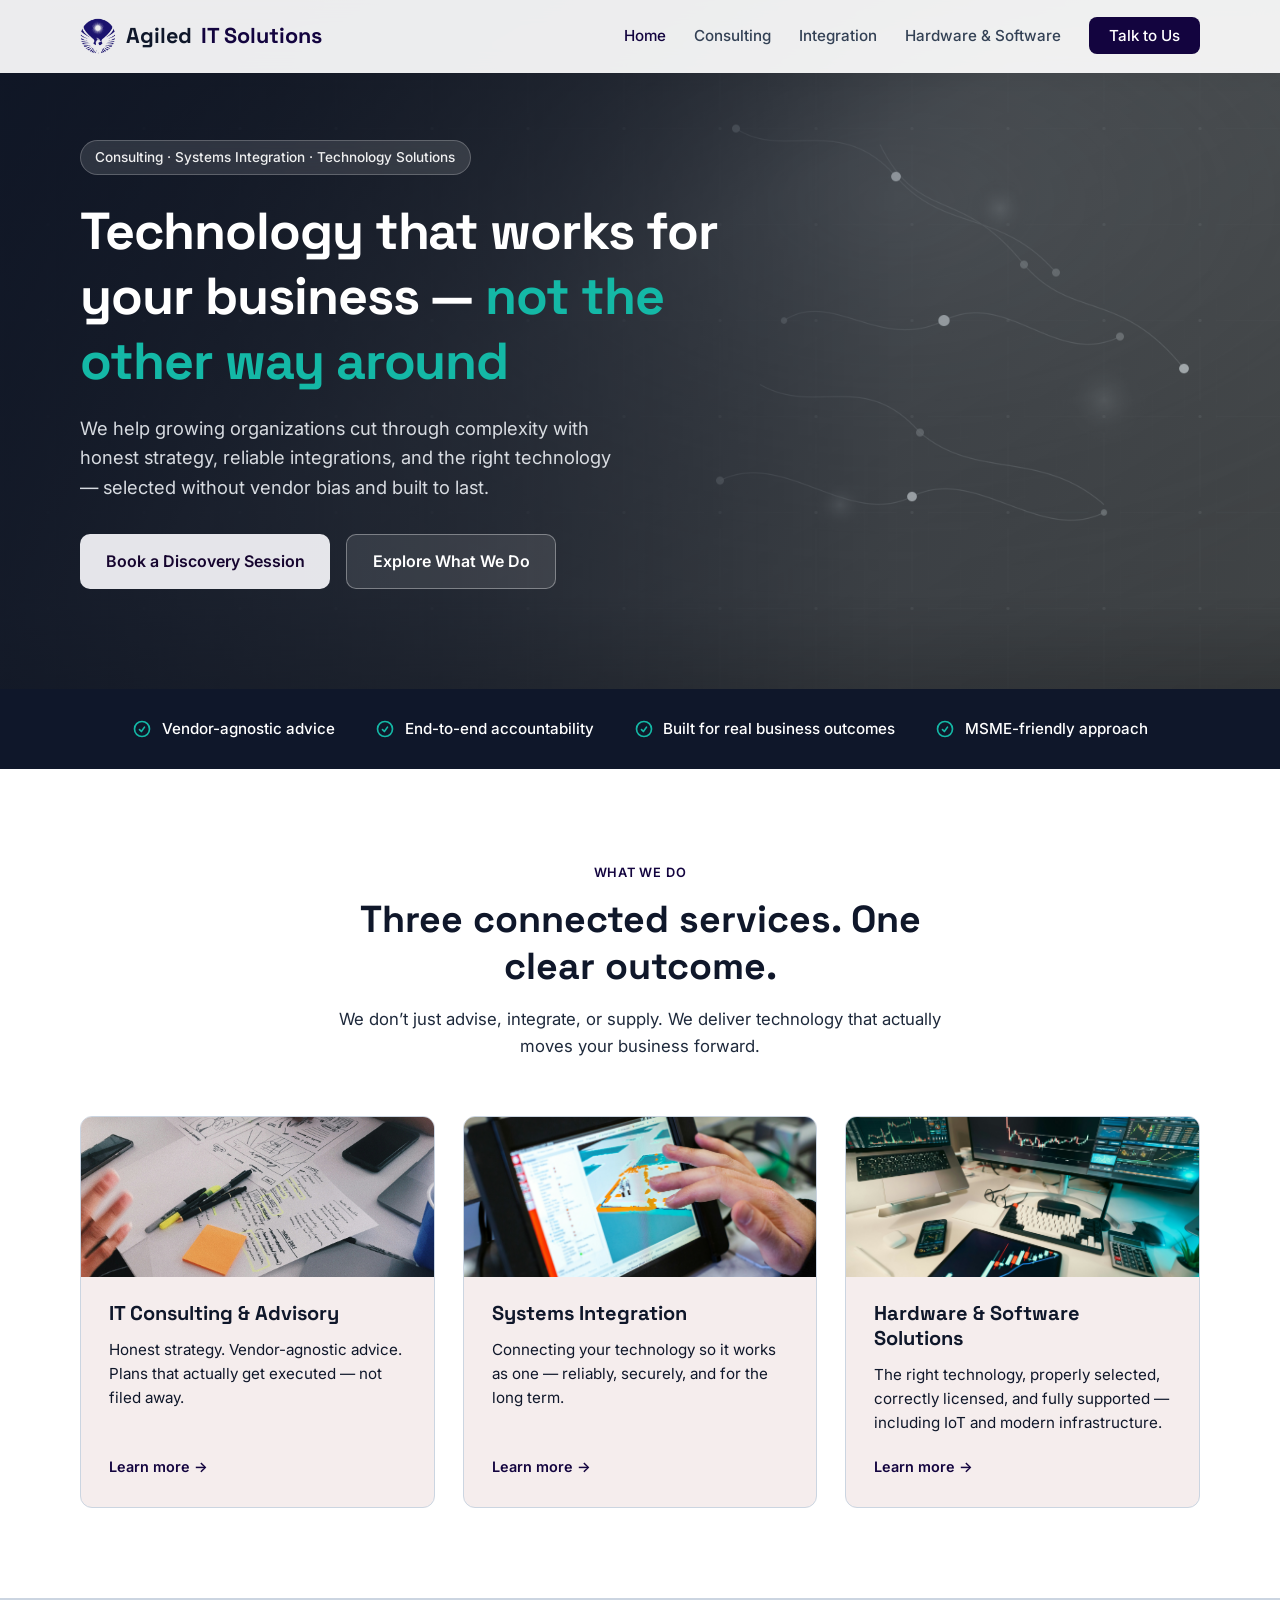
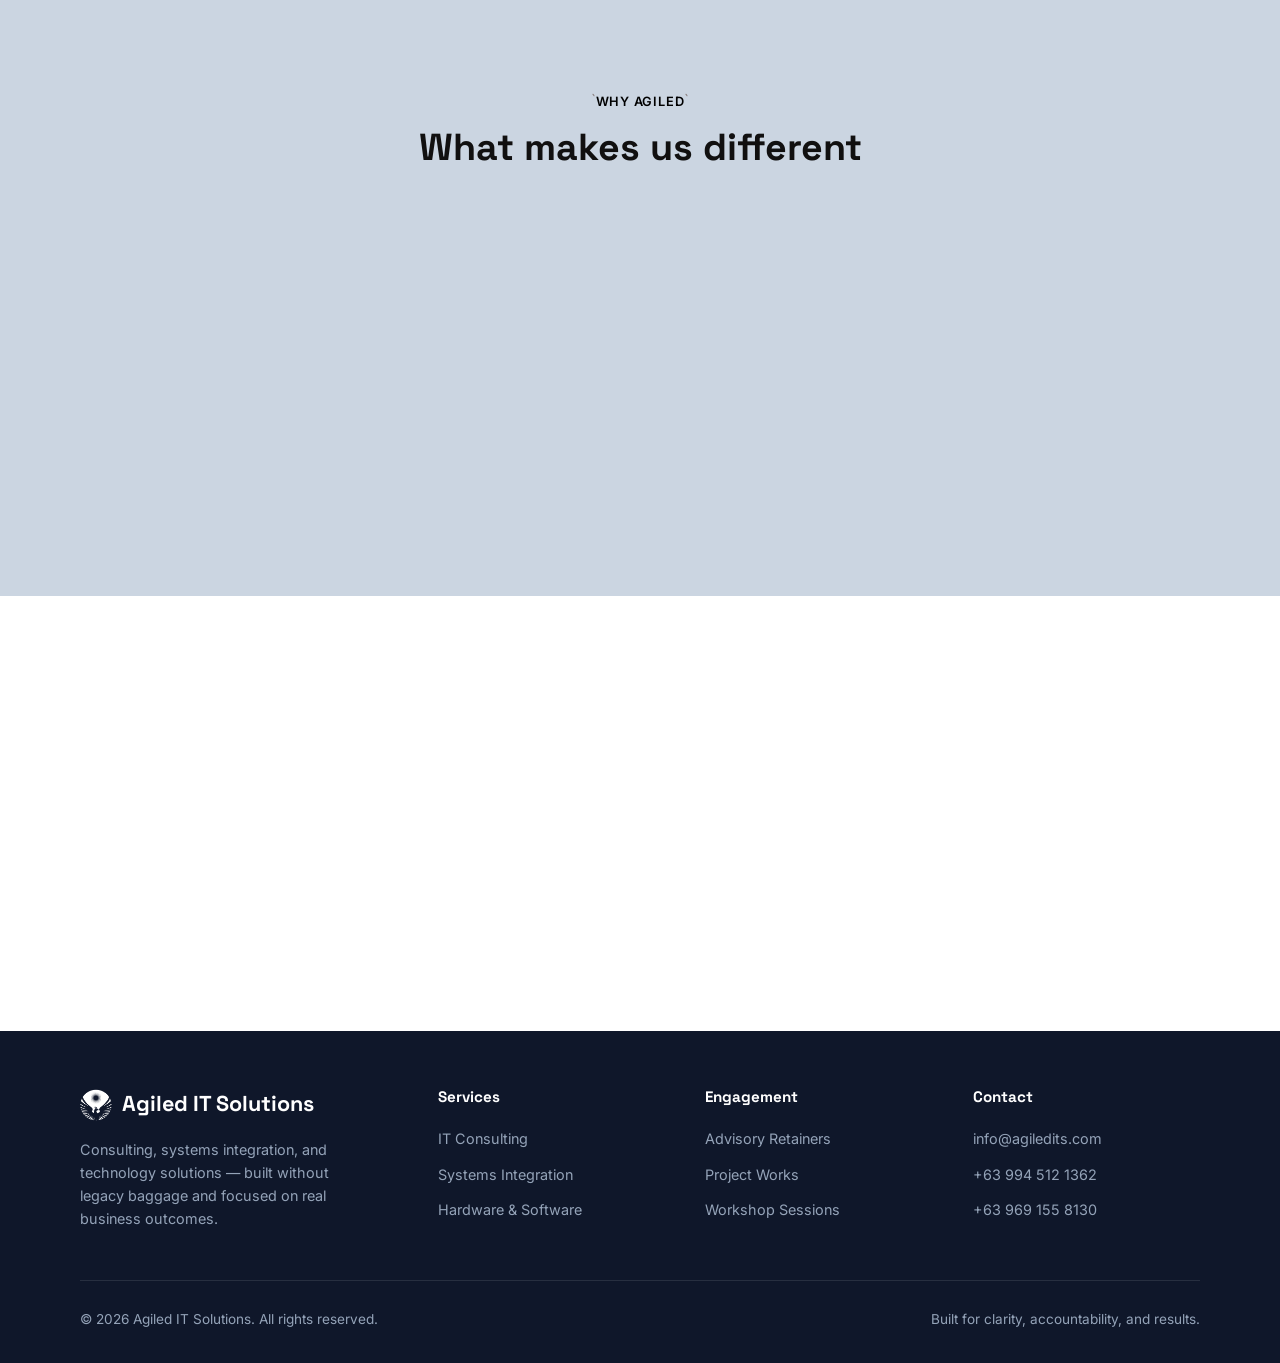
==== commit fabb5be7: "Update index.html" ====
--- a/index.html
+++ b/index.html
@@ -107,7 +107,7 @@
   <section class="engagement">
     <div class="container">
       <div class="section-header reveal">
-        <span class="section-label" style="color: black;">Why Agiled</span>
+       `<span class="section-label" style="color: black;">Why Agiled</span>`
         <h2>What makes us different</h2>
       </div>
       <div class="diff-grid">
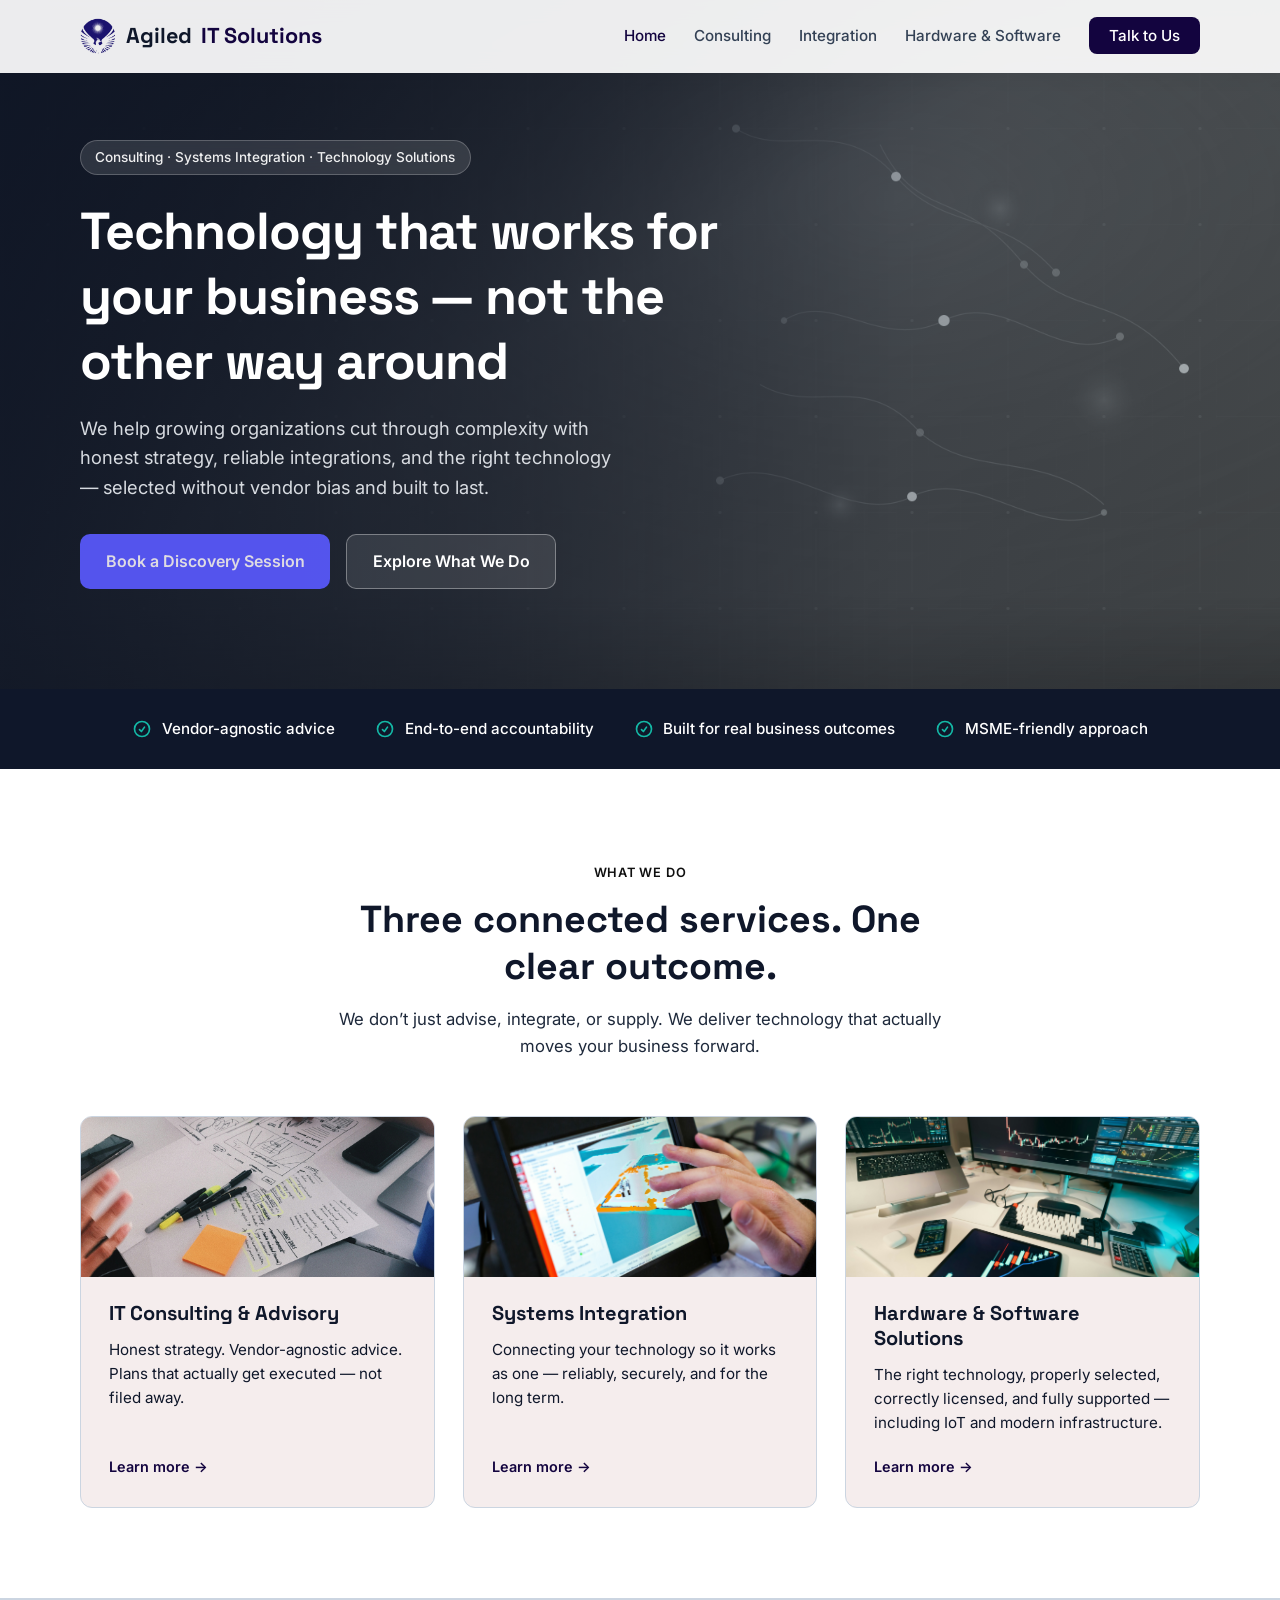
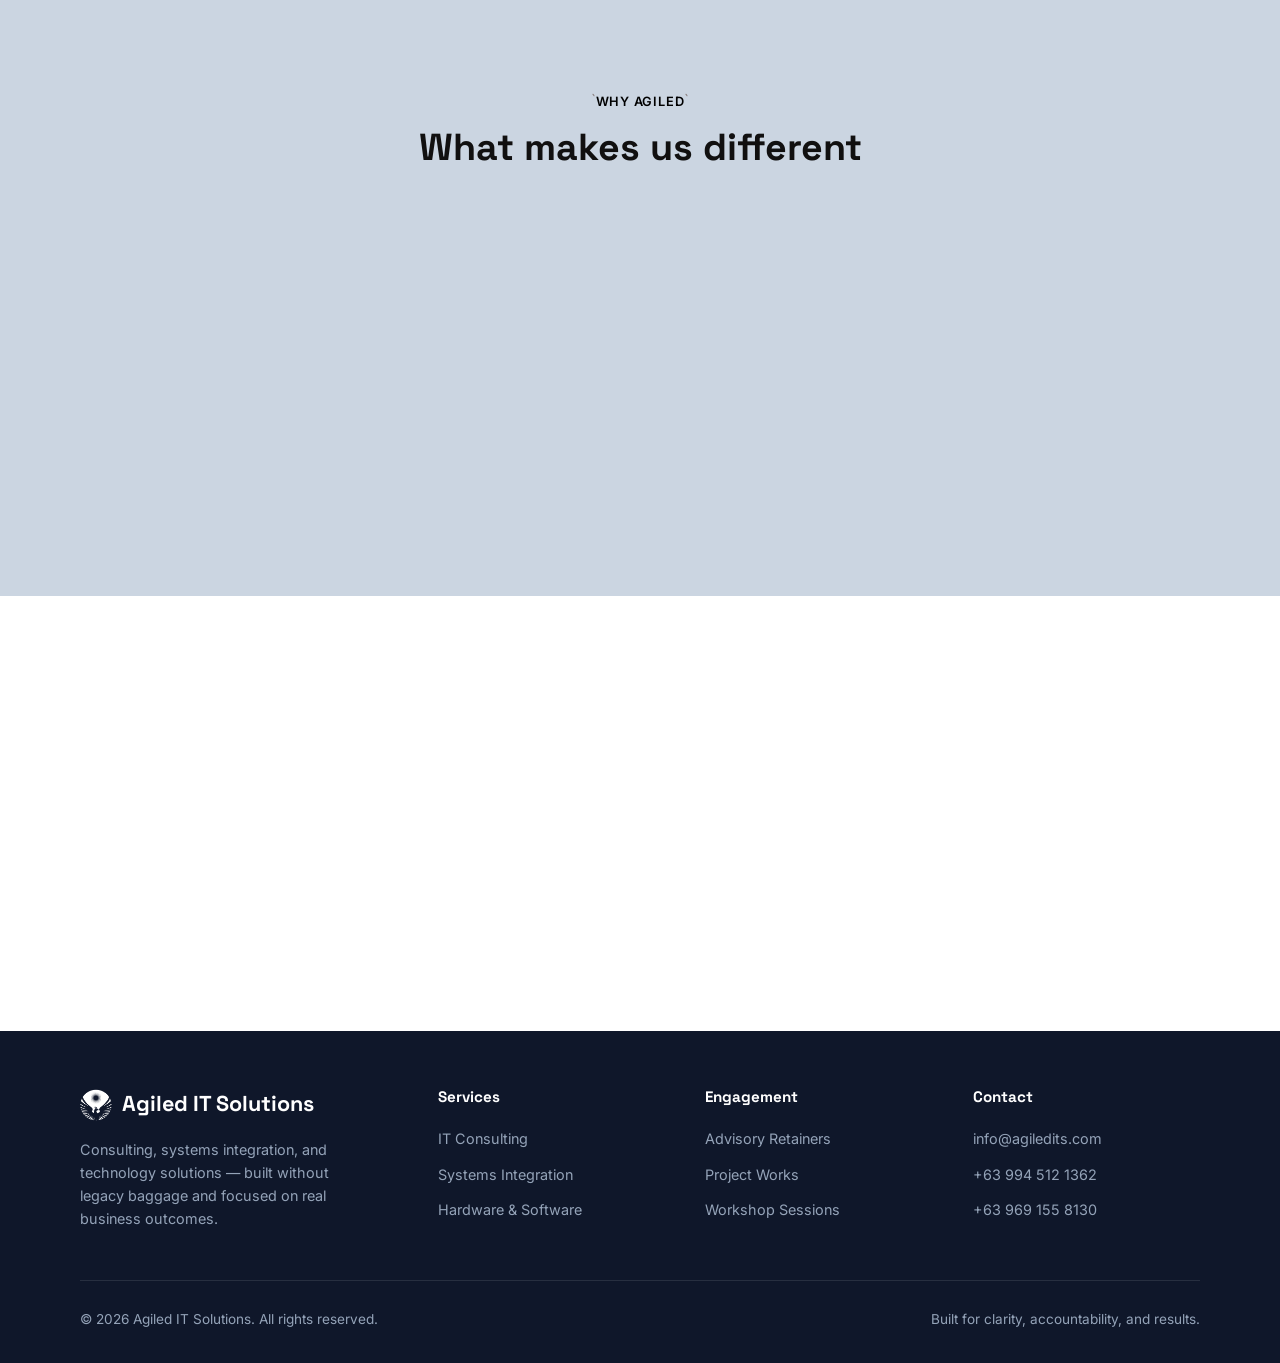
==== commit 6d6c4be2: "Add files via upload" ====
--- a/index.html
+++ b/index.html
@@ -70,7 +70,7 @@
   <section id="services">
     <div class="container">
       <div class="section-header reveal">
-        <span class="section-label">What We Do</span>
+        <span class="section-label" style="color: rgb(15, 15, 15);">What We Do</span>
         <h2>Three connected services. One clear outcome.</h2>
         <p>We don’t just advise, integrate, or supply. We deliver technology that actually moves your business forward.</p>
       </div>
--- a/css/styles.css
+++ b/css/styles.css
@@ -243,7 +243,7 @@
 }
 
 .hero h1 span {
-  color: var(--primary-light);
+  color: --gray-300;
 }
 
 .hero p {
@@ -286,18 +286,18 @@
 }
 
 .btn-primary {
-  background: rgba(245, 245, 249, 0.929);
-  color: rgb(22, 5, 47);
+  background: rgba(89, 89, 252, 0.929);
+  color: rgb(222, 219, 226);
 }
 
 .btn-primary:hover {
-  background: rgba(237, 237, 242, 0.952);
+  background: rgba(77, 77, 187, 0.952);
   transform: translateY(-1px);
 }
 
 .btn-secondary {
-  background: rgb(110, 6, 246);
-  color: rgba(122, 122, 236, 0.802);
+  background: rgb(249, 249, 250);
+  color: rgba(11, 11, 12, 0.802);
   border: 1.5px solid var(--gray-900);
 }
 
@@ -702,12 +702,12 @@
 }
 
 .cta .btn-primary {
-  background: rgb(100, 3, 174);
+  background: rgb(27, 6, 121);
   color: white;
 }
 
 .cta .btn-primary:hover {
-  background: var(--gray-100);
+  background: rgb(85, 43, 238);
 }
 
 /* ========== CONTACT ========== */
